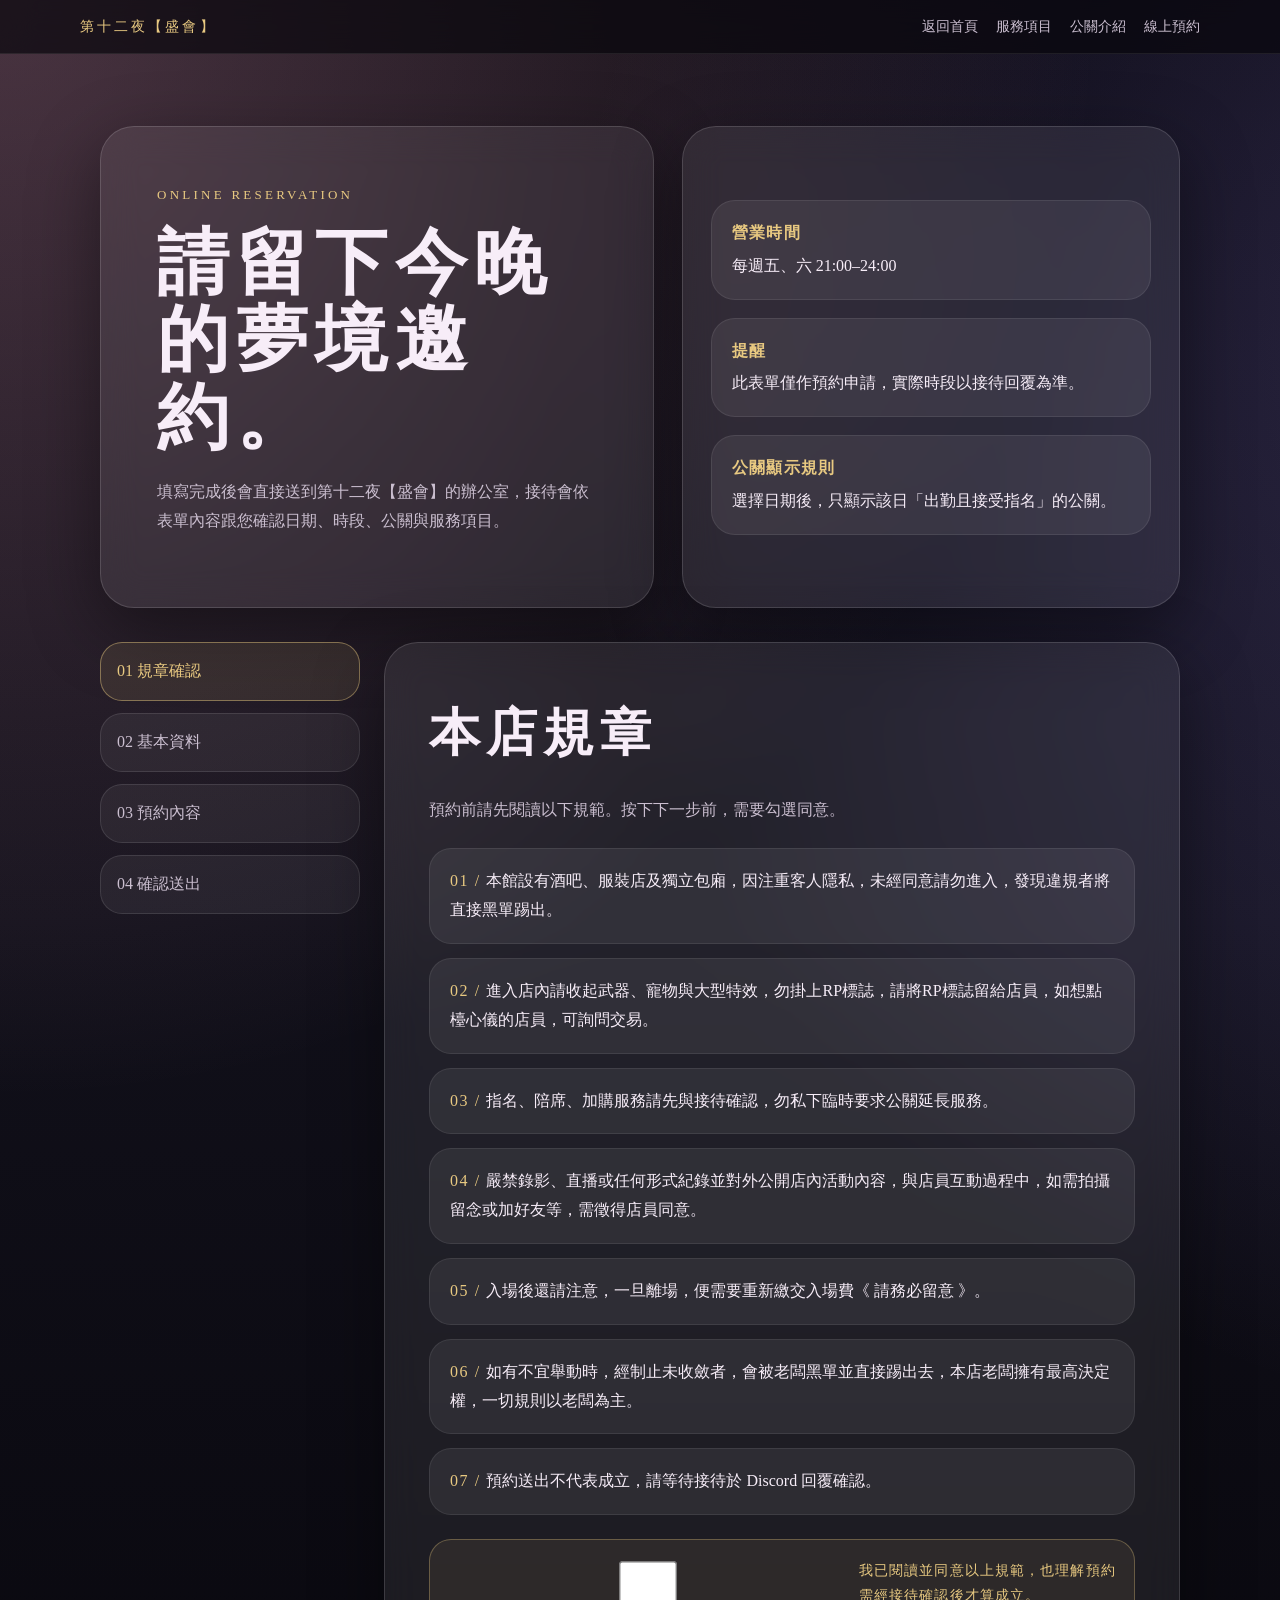
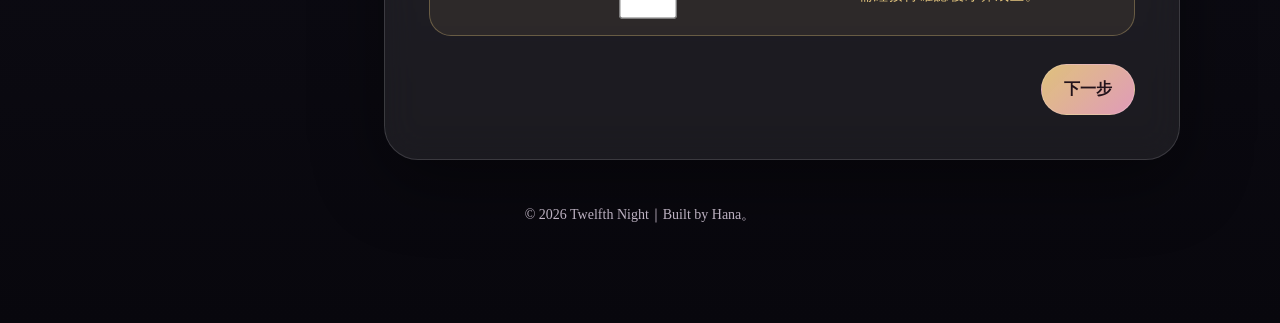
==== booking.html @ 474e98ee "Add files via upload add some effects" ====
<!DOCTYPE html>
<html lang="zh-Hant">

<head>
    <meta charset="UTF-8" />
    <meta name="viewport" content="width=device-width, initial-scale=1.0" />
    <title>第十二夜【盛會】｜線上預約</title>
    <link rel="icon" href="images/favicon.png" type="image/png">
    <link rel="stylesheet" href="css/style.css" />
    <link rel="stylesheet" href="css/motion-effects.css">
</head>

<body>
    <nav class="site-nav">
        <div class="nav-inner"><a class="brand" href="index.html">第十二夜【盛會】</a>
            <div class="nav-links"><a href="index.html">返回首頁</a><a href="service.html">服務項目</a><a
                    href="cast.html">公關介紹</a><a href="booking.html">線上預約</a></div>
        </div>
    </nav>
    <main class="booking-main">
        <section class="booking-hero">
            <div class="booking-hero-grid">
                <div class="booking-hero-panel">
                    <div class="eyebrow" id="modeEyebrow">ONLINE RESERVATION</div>
                    <h1 id="pageTitle">請留下今晚的夢境邀約。</h1>
                    <p class="hero-text" id="pageIntro">填寫完成後會直接送到第十二夜【盛會】的辦公室，接待會依表單內容跟您確認日期、時段、公關與服務項目。</p>
                </div>
                <aside class="booking-side-panel">
                    <div class="booking-notice-card"><strong>營業時間</strong>每週五、六 21:00–24:00</div>
                    <div class="booking-notice-card"><strong>提醒</strong><span
                            id="modeReminder">此表單僅作預約申請，實際時段以接待回覆為準。</span></div>
                    <div class="booking-notice-card"><strong id="modeNoticeTitle">公關顯示規則</strong><span
                            id="modeNoticeText">選擇日期後，只顯示該日「出勤且接受指名」的公關。</span></div>
                </aside>
            </div>
        </section>
        <section id="bookingMode" class="booking-layout">
            <aside class="steps">
                <div class="step-pill active" data-step-pill="1">01 規章確認</div>
                <div class="step-pill" data-step-pill="2">02 基本資料</div>
                <div class="step-pill" data-step-pill="3">03 預約內容</div>
                <div class="step-pill" data-step-pill="4">04 確認送出</div>
            </aside>
            <form class="booking-panel" id="bookingForm">
                <div class="form-step active" data-step="1">
                    <h2>本店規章</h2>
                    <p class="lead">預約前請先閱讀以下規範。按下下一步前，需要勾選同意。</p>
                    <div class="rules">
                        <div class="rule">本館設有酒吧、服裝店及獨立包廂，因注重客人隱私，未經同意請勿進入，發現違規者將直接黑單踢出。</div>
                        <div class="rule">進入店內請收起武器、寵物與大型特效，勿掛上RP標誌，請將RP標誌留給店員，如想點檯心儀的店員，可詢問交易。</div>
                        <div class="rule">指名、陪席、加購服務請先與接待確認，勿私下臨時要求公關延長服務。</div>
                        <div class="rule">嚴禁錄影、直播或任何形式紀錄並對外公開店內活動內容，與店員互動過程中，如需拍攝留念或加好友等，需徵得店員同意。</div>
                        <div class="rule">入場後還請注意，一旦離場，便需要重新繳交入場費《 請務必留意 》。</div>
                        <div class="rule">如有不宜舉動時，經制止未收斂者，會被老闆黑單並直接踢出去，本店老闆擁有最高決定權，一切規則以老闆為主。</div>
                        <div class="rule">預約送出不代表成立，請等待接待於 Discord 回覆確認。</div>
                    </div><label class="agree-box"><input type="checkbox"
                            id="agreeRules" /><span>我已閱讀並同意以上規範，也理解預約需經接待確認後才算成立。</span></label>
                    <div class="error" id="step1Error">請先勾選同意規章，才能進入下一步。</div>
                    <div class="button-row"><span></span><button type="button" class="btn primary"
                            data-next>下一步</button></div>
                </div>
                <div class="form-step" data-step="2">
                    <h2>基本資料</h2>
                    <p class="lead">請填寫方便接待確認身分與聯繫的資料。</p>
                    <div class="form-grid">
                        <div class="field"><label for="playerName">遊戲 ID</label><input id="playerName"
                                placeholder="例：Tsuki Rin" required /></div>
                        <div class="field"><label for="serverName">伺服器</label><input id="serverName"
                                placeholder="例：Bahamut / Chocobo" required /></div>
                        <div class="field"><label for="discordId">Discord ID</label><input id="discordId"
                                placeholder="例：dreamcat_0123" required /></div>
                        <div class="field"><label for="guestCount">預約人數</label><input id="guestCount" type="number"
                                min="1" max="99" inputmode="numeric" placeholder="例：1、2、6" required /></div>
                    </div>
                    <div class="error" id="step2Error">請完整填寫基本資料。</div>
                    <div class="button-row"><button type="button" class="btn" data-prev>上一步</button><button
                            type="button" class="btn primary" data-next>下一步</button></div>
                </div>
                <div class="form-step" data-step="3">
                    <h2>預約內容</h2>
                    <p class="lead">請先選擇日期。系統會自動顯示該日期「有出勤且接受指名」的所有公關。</p>
                    <div class="form-grid">
                        <div class="field"><label for="bookingDate">預約日期</label><input id="bookingDate" type="date"
                                required /></div>
                        <div class="field"><label for="bookingTime">預約開始時間</label><select id="bookingTime" required>
                                <option value="">請選擇</option>
                                <option value="21:00">21:00 開始</option>
                                <option value="21:30">21:30 開始</option>
                                <option value="22:00">22:00 開始</option>
                                <option value="22:30">22:30 開始</option>
                                <option value="23:00">23:00 開始</option>
                                <option value="23:30">23:30 開始</option>
                                <option value="其他時段，請於備註說明">其他時段，請於備註說明</option>
                            </select></div>
                        <div class="field"><label for="serviceType">想體驗的服務</label><select id="serviceType" required>
                                <option value="">請選擇</option>
                                <option>一般陪席</option>
                                <option>陪酒聊天</option>
                                <option>小遊戲</option>
                                <option>香檳 CALL</option>
                                <option>演奏／舞蹈</option>
                                <option>按摩 RP</option>
                                <option>其他，請於備註說明</option>
                            </select></div>
                        <div class="field"><label for="sessionCount">預約節數</label><select id="sessionCount" required>
                                <option value="">請選擇</option>
                                <option value="1">1 節，30 分鐘</option>
                                <option value="2">2 節，60 分鐘</option>
                                <option value="3">3 節，90 分鐘</option>
                                <option value="4">4 節，120 分鐘</option>
                                <option value="5">5 節，150 分鐘</option>
                                <option value="6">6 節，180 分鐘</option>
                            </select>
                            <div class="hint" id="timePreview">選擇開始時間與節數後，系統會自動顯示預計時段。</div>
                        </div>
                    </div>
                    <div class="field full" style="margin-top:20px"><label>希望安排公關，可複選</label>
                        <div class="cast-options" id="castOptions"></div>
                        <div class="pending-box" id="pendingCastBox"></div>
                        <div class="hint" id="castHint">系統會自動顯示該日期「有出勤且接受指名」的所有公關。</div>
                    </div>
                    <div class="field full" style="margin-top:20px"><label for="notes">其他需求</label><textarea id="notes"
                            placeholder="例：希望偏聊天、想要慶生香檳 CALL、希望多位公關輪流陪席。"></textarea></div>
                    <div class="error" id="step3Error">請至少選擇 1 位公關，並完整填寫日期、開始時間、節數與服務內容。</div>
                    <div class="button-row"><button type="button" class="btn" data-prev>上一步</button><button
                            type="button" class="btn primary" data-next>確認預約內容</button></div>
                </div>
                <div class="form-step" data-step="4">
                    <h2>確認送出</h2>
                    <p class="lead">請確認內容無誤後送出。接待將依表單內容回覆確認。</p>
                    <div class="summary-box" id="summaryBox"></div>
                    <div class="success" id="submitSuccess">已送出表單。請等待接待於 Discord 回覆確認。</div>
                    <div class="success" id="copySuccess">已複製文字版預約單，可以貼到 Discord 給接待。</div>
                    <div class="button-row"><button type="button" class="btn" data-prev>上一步修改</button>
                        <div style="display:flex;gap:12px;flex-wrap:wrap"><button type="button" class="btn primary"
                                id="submitGoogleBtn">送出預約申請</button><button type="button" class="btn"
                                id="copyBtn">複製文字版</button></div>
                    </div>
                </div>
            </form>
        </section>
        <section id="inquiryMode" class="inquiry-panel mode-hidden">
            <h2>排班詢問</h2>
            <p class="lead">此頁僅用來詢問指定公關是否有排班，不代表正式預約。若確認可以接待，接待會再引導你填寫正式預約。</p>
            <div class="form-grid">
                <div class="field"><label for="inquiryDiscord">Discord ID</label><input id="inquiryDiscord"
                        placeholder="例：dreamcat_0123" /></div>
                <div class="field"><label for="inquiryCast">詢問公關</label><input id="inquiryCast" readonly /></div>
                <div class="field"><label for="inquiryDate">希望日期</label><input id="inquiryDate" type="date" /></div>
                <div class="field"><label for="inquiryTime">希望時段，可不填</label><select id="inquiryTime">
                        <option value="">尚未決定</option>
                        <option>21:00–21:30</option>
                        <option>21:30–22:00</option>
                        <option>22:00–22:30</option>
                        <option>22:30–23:00</option>
                        <option>23:00–23:30</option>
                        <option>23:30–24:00</option>
                    </select></div>
                <div class="field full"><label for="inquiryNotes">詢問內容</label><textarea id="inquiryNotes"
                        placeholder="例：想詢問雪乃這天是否有上班；如果沒有，想知道她近期哪天可以預約。"></textarea></div>
            </div>
            <div class="error" id="inquiryError">請至少填寫 Discord ID、詢問公關與希望日期。</div>
            <div class="success" id="inquiryCopySuccess">已複製排班詢問單，可以貼到 Discord 給接待了。</div>
            <div class="button-row"><a class="btn" href="cast.html">返回公關介紹</a>
                <div style="display:flex;gap:12px;flex-wrap:wrap"><button type="button" class="btn primary"
                        id="generateInquiryBtn">產生詢問單</button><button type="button" class="btn"
                        id="copyInquiryBtn">複製詢問單</button><a class="btn" href="https://discord.gg/你的邀請碼" target="_blank"
                        rel="noopener">前往 Discord</a></div>
            </div>
            <div class="summary-box" id="inquirySummaryBox" style="margin-top:24px"></div>
        </section>
        <div class="footer-note">© 2026 Twelfth Night｜Built by Hana。</div>
    </main><iframe name="hiddenGoogleFrame" style="display:none"></iframe>
    <script src="js/cast-data.js"></script>
    <script src="js/booking.js"></script>
    <script src="js/booking-time-patch.js"></script>
</body>

</html>
---- css/style.css ----
:root{--bg:#08070d;--card:rgba(255,255,255,.075);--border:rgba(255,255,255,.14);--text:#f7edf8;--muted:#cbbfd0;--gold:#e8c981;--pink:#f2a7c6;--danger:#ff9aa9;--ok:#b7efc5;--shadow:0 22px 70px rgba(0,0,0,.42)}*{box-sizing:border-box}html{scroll-behavior:smooth}body{margin:0;font-family:"Noto Serif TC","Microsoft JhengHei","PingFang TC",serif;color:var(--text);background:radial-gradient(circle at top left,rgba(242,167,198,.28),transparent 34%),radial-gradient(circle at 80% 12%,rgba(155,135,245,.24),transparent 34%),linear-gradient(180deg,#08070d 0%,#11101a 48%,#08070d 100%);line-height:1.8;min-height:100vh}a{color:inherit;text-decoration:none}.site-nav{position:sticky;top:0;z-index:20;display:flex;justify-content:center;backdrop-filter:blur(18px);background:rgba(8,7,13,.68);border-bottom:1px solid rgba(255,255,255,.08)}.nav-inner{width:min(1120px,calc(100% - 32px));display:flex;align-items:center;justify-content:space-between;padding:14px 0}.brand{letter-spacing:.22em;font-size:14px;color:var(--gold);white-space:nowrap}.nav-links{display:flex;gap:18px;font-size:14px;color:var(--muted)}.nav-links a:hover{color:var(--gold)}main,section{width:min(1120px,calc(100% - 32px));margin:auto}section{padding:76px 0}.hero{min-height:86vh;display:grid;place-items:center;padding:70px 20px;width:100%}.hero-card{width:min(1120px,100%);display:grid;grid-template-columns:1.05fr .95fr;gap:42px;align-items:center}.page-hero{padding:90px 0 28px}.page-hero-panel,.panel,.card,.booking-panel,.inquiry-panel,.side-panel{border:1px solid var(--border);background:var(--card);border-radius:30px;box-shadow:var(--shadow);backdrop-filter:blur(18px)}.page-hero-panel,.panel,.hero-panel,.booking-panel,.inquiry-panel,.side-panel{padding:clamp(24px,4vw,48px)}.eyebrow{color:var(--gold);letter-spacing:.25em;font-size:13px;margin-bottom:18px}h1{font-size:clamp(40px,6vw,88px);line-height:1.08;margin:0 0 20px;letter-spacing:.1em}h2{margin:0;font-size:clamp(30px,4vw,52px);letter-spacing:.12em}.hero-text,.lead,.featured-note,.hint{color:var(--muted)}.visual{min-height:520px;border-radius:38px;border:1px solid var(--border);background:linear-gradient(180deg,rgba(255,255,255,.08),rgba(255,255,255,.02)),url('../images/main-visual.jpg') center/cover;box-shadow:var(--shadow);position:relative}.visual:after{content:'請將店鋪或角色主視覺放在 images/main-visual.jpg';position:absolute;left:22px;right:22px;bottom:22px;padding:18px;border-radius:24px;color:rgba(255,255,255,.72);background:rgba(0,0,0,.34);backdrop-filter:blur(14px);font-size:14px}.section-title{display:flex;align-items:end;justify-content:space-between;gap:24px;margin-bottom:32px}.section-kicker{color:var(--gold);letter-spacing:.2em;font-size:13px;white-space:nowrap}.card{padding:24px}.card h3{margin:0 0 8px;color:var(--gold);font-size:21px}.price{font-size:26px;color:var(--pink);margin:8px 0 12px}.cta-row,.button-row{margin-top:28px;display:flex;flex-wrap:wrap;gap:14px}.button-row{justify-content:space-between}.btn{appearance:none;border:1px solid rgba(255,255,255,.18);background:rgba(255,255,255,.08);color:var(--text);min-height:46px;padding:10px 22px;border-radius:999px;font:inherit;cursor:pointer;display:inline-flex;align-items:center;justify-content:center}.btn.primary{background:linear-gradient(135deg,rgba(232,201,129,.96),rgba(242,167,198,.92));color:#22131b;font-weight:700}.btn.disabled,.cast-link-disabled{opacity:.55;pointer-events:none}.about-grid,.reserve-grid{display:grid;grid-template-columns:.9fr 1.1fr;gap:24px}.cards,.staff-grid,.cast-grid,.service-list,.cast-options{display:grid;grid-template-columns:repeat(3,1fr);gap:18px}.info-list,.flow-list,.rules{display:grid;gap:14px}.info-item,.flow-item,.rule{padding:18px 20px;border-radius:22px;background:rgba(255,255,255,.07);border:1px solid rgba(255,255,255,.08)}.info-item strong,.flow-item strong{color:var(--gold);display:block;margin-bottom:4px}.rules{counter-reset:rule}.rule{counter-increment:rule}.rule:before{content:'0' counter(rule) ' / ';color:var(--gold);letter-spacing:.1em}.staff-card,.cast-card-profile{overflow:hidden;padding:0}.staff-img,.cast-img{aspect-ratio:4/5;background:linear-gradient(135deg,rgba(242,167,198,.22),rgba(155,135,245,.2)),var(--cast-image) center/cover;display:grid;place-items:end start;padding:18px;color:rgba(255,255,255,.7);font-size:14px}.staff-body,.cast-body{padding:22px}.staff-body h3,.cast-body h2{margin:0 0 6px;color:var(--gold);font-size:26px}.cast-name-row{display:flex;justify-content:space-between;align-items:start;gap:12px}.status,.cast-status,.today-line,.tag{border-radius:999px;padding:3px 10px;font-size:13px;line-height:1.5}.status,.cast-status{border:1px solid rgba(183,239,197,.34);color:var(--ok);background:rgba(183,239,197,.08);white-space:nowrap}.status.pending{color:var(--muted);border-color:rgba(255,255,255,.16);background:rgba(255,255,255,.06)}.status.rest{color:var(--danger);border-color:rgba(255,154,169,.28);background:rgba(255,154,169,.08)}.today-line{display:inline-flex;margin:6px 0 12px;border:1px solid rgba(232,201,129,.28);background:rgba(232,201,129,.08);color:var(--gold)}.tag-row{display:flex;flex-wrap:wrap;gap:8px;margin:14px 0}.tag{border:1px solid rgba(232,201,129,.35);color:var(--gold);background:rgba(232,201,129,.08)}.meta{display:grid;gap:8px;padding-top:12px;border-top:1px solid rgba(255,255,255,.08);color:var(--muted);font-size:14px}.meta strong{color:var(--gold);font-weight:500}.toolbar{width:min(1120px,calc(100% - 32px));margin:0 auto 28px;display:flex;justify-content:space-between;gap:16px;flex-wrap:wrap}.filters{display:flex;flex-wrap:wrap;gap:10px}.filter-btn{appearance:none;border:1px solid rgba(255,255,255,.14);background:rgba(255,255,255,.08);color:var(--muted);min-height:42px;padding:8px 16px;border-radius:999px;font:inherit;cursor:pointer}.filter-btn.active,.filter-btn:hover{border-color:rgba(232,201,129,.55);background:rgba(232,201,129,.12);color:var(--gold)}.search-box{min-width:min(320px,100%);flex:0 1 340px}.search-box input,input,select,textarea{width:100%;border:1px solid rgba(255,255,255,.14);background:rgba(255,255,255,.08);color:var(--text);border-radius:18px;min-height:48px;padding:12px 14px;font:inherit;outline:none}.search-box input{border-radius:999px;min-height:44px}select option{color:#22131b}textarea{min-height:132px;resize:vertical}label{color:var(--gold);letter-spacing:.08em;font-size:14px}.layout{display:grid;grid-template-columns:260px 1fr;gap:24px;align-items:start}.steps{position:sticky;top:84px;display:grid;gap:12px}.step-pill{border:1px solid rgba(255,255,255,.11);background:rgba(255,255,255,.06);border-radius:22px;padding:14px 16px;color:var(--muted)}.step-pill.active{border-color:rgba(232,201,129,.45);background:rgba(232,201,129,.1);color:var(--gold)}.form-step{display:none}.form-step.active{display:block}.form-grid{display:grid;grid-template-columns:1fr 1fr;gap:18px}.field{display:grid;gap:8px}.field.full{grid-column:1/-1}.agree-box{display:flex;gap:12px;align-items:flex-start;padding:18px;border-radius:22px;border:1px solid rgba(232,201,129,.32);background:rgba(232,201,129,.08);margin-top:22px}.agree-box input{margin-top:8px;transform:scale(1.2);accent-color:var(--gold)}.cast-card{cursor:pointer;border:1px solid rgba(255,255,255,.12);background:rgba(255,255,255,.06);border-radius:24px;padding:16px;min-height:150px;transition:.18s ease;position:relative}.cast-card:hover{transform:translateY(-2px);border-color:rgba(232,201,129,.42)}.cast-card input{position:absolute;opacity:0;pointer-events:none}.cast-card.selected{border-color:rgba(232,201,129,.75);background:rgba(232,201,129,.13)}.cast-name{font-size:22px;color:var(--gold);margin-bottom:4px}.cast-desc{color:var(--muted);font-size:14px}.empty,.empty-cast-box,.pending-box{padding:18px;border-radius:22px;border:1px solid rgba(255,255,255,.12);background:rgba(255,255,255,.06);color:var(--muted);margin-top:10px}.empty{display:none;text-align:center}.empty.show{display:block}.pending-box{display:none;border-color:rgba(232,201,129,.22);background:rgba(232,201,129,.07)}.pending-box.show{display:block}.error{color:var(--danger);margin-top:14px;display:none}.error.show{display:block}.success{color:var(--ok);margin-top:14px;display:none}.success.show{display:block}.summary-box{white-space:pre-wrap;padding:22px;border-radius:24px;border:1px solid rgba(232,201,129,.32);background:rgba(0,0,0,.22);color:#fff8f2;min-height:220px}.mode-hidden{display:none!important}.footer{text-align:center;padding:70px 20px 90px;color:var(--muted)}.footer .logo{color:var(--gold);font-size:22px;letter-spacing:.22em;margin-bottom:12px}.footer-note{text-align:center;color:var(--muted);margin-top:42px;font-size:14px}@media(max-width:980px){.cast-grid{grid-template-columns:repeat(2,1fr)}}@media(max-width:900px){.hero-card,.about-grid,.reserve-grid,.cards,.staff-grid,.service-list,.layout,.form-grid,.cast-options{grid-template-columns:1fr}.visual{min-height:420px}.steps{position:static}.section-title,.nav-inner{align-items:flex-start;flex-direction:column}.nav-links{width:100%;overflow-x:auto;padding-bottom:4px}.toolbar{align-items:stretch}.search-box{flex-basis:100%}}@media(max-width:680px){.cast-grid{grid-template-columns:1fr}}

/* =========================================================
   V3 layout alignment patch
   Keeps the clean JS/data structure, but restores the older
   centered page layout for service / cast / booking pages.
   ========================================================= */
main {
  width: 100%;
  margin: 0 auto;
}

section {
  width: min(1120px, calc(100% - 32px));
  margin: 0 auto;
  padding: 86px 0;
}

.page-hero {
  width: min(1120px, calc(100% - 32px));
  margin: 0 auto;
  padding: 120px 0 54px;
}

.page-hero-panel {
  border-radius: 38px;
  padding: clamp(30px, 6vw, 68px);
  position: relative;
  overflow: hidden;
}

.page-hero-panel::after {
  content: "";
  position: absolute;
  right: -70px;
  top: -80px;
  width: 260px;
  height: 260px;
  border-radius: 999px;
  border: 1px solid rgba(232, 201, 129, 0.20);
  background: rgba(242, 167, 198, 0.08);
}

.page-hero-panel > * {
  position: relative;
  z-index: 1;
}

section.hero {
  width: min(1120px, calc(100% - 32px));
  margin: 0 auto;
}

.toolbar {
  width: min(1120px, calc(100% - 32px));
  padding: 0;
  margin: 0 auto 28px;
}

.cast-grid {
  width: min(1120px, calc(100% - 32px));
  padding: 0;
  margin: 0 auto;
}

.empty {
  width: min(1120px, calc(100% - 32px));
  margin: 18px auto 0;
}

.footer-note {
  width: min(1120px, calc(100% - 32px));
  margin: 42px auto 0;
}

@media (max-width: 900px) {
  .page-hero {
    padding-top: 150px;
  }
}


/* =========================================================
   V4 booking visual restoration
   Restores the richer old booking header layout without
   changing the clean data / Google Forms integration.
   ========================================================= */
.booking-main {
  width: min(1080px, calc(100% - 32px));
  margin: 0 auto;
  padding: 72px 0 96px;
}

.booking-hero {
  width: 100%;
  padding: 0;
  margin: 0 0 34px;
}

.booking-hero-grid {
  width: 100%;
  display: grid;
  grid-template-columns: 1fr 0.9fr;
  gap: 28px;
  align-items: stretch;
}

.booking-hero-panel,
.booking-side-panel,
.booking-panel,
.inquiry-panel {
  border: 1px solid var(--border);
  background: var(--card);
  border-radius: 34px;
  box-shadow: var(--shadow);
  backdrop-filter: blur(18px);
}

.booking-hero-panel {
  padding: clamp(28px, 5vw, 56px);
}

.booking-hero-panel h1 {
  font-size: clamp(40px, 6vw, 72px);
  line-height: 1.08;
  margin: 0 0 20px;
  letter-spacing: 0.1em;
}

.booking-side-panel {
  padding: 28px;
  display: grid;
  align-content: center;
  gap: 18px;
}

.booking-notice-card {
  padding: 18px 20px;
  border-radius: 24px;
  background: rgba(255, 255, 255, 0.07);
  border: 1px solid rgba(255, 255, 255, 0.08);
}

.booking-notice-card strong {
  color: var(--gold);
  display: block;
  margin-bottom: 4px;
  letter-spacing: 0.08em;
}

.booking-layout {
  width: 100%;
  display: grid;
  grid-template-columns: 260px 1fr;
  gap: 24px;
  align-items: start;
  padding: 0;
}

.booking-layout .steps {
  position: sticky;
  top: 84px;
}

.booking-panel,
.inquiry-panel {
  padding: clamp(22px, 4vw, 44px);
  min-height: 640px;
}

.booking-panel .button-row,
.inquiry-panel .button-row {
  justify-content: space-between;
}

.booking-panel .rules {
  margin: 24px 0;
}

.booking-panel .cast-options {
  grid-template-columns: repeat(3, 1fr);
}

@media (max-width: 920px) {
  .booking-main {
    width: min(1080px, calc(100% - 32px));
    padding-top: 48px;
  }

  .booking-hero-grid,
  .booking-layout,
  .booking-panel .form-grid,
  .booking-panel .cast-options,
  .inquiry-panel .form-grid {
    grid-template-columns: 1fr;
  }

  .booking-layout .steps {
    position: static;
  }
}

/* =========================================================
   Cast photo fix
   公關介紹頁照片改用 <img src="..."> 顯示。
   原本的 .cast-img 背景圖寫法保留給舊版，但在 cast-card-profile 裡改由圖片元素接管。
   ========================================================= */
.cast-card-profile .cast-img {
  aspect-ratio: 4 / 5;
  padding: 0;
  overflow: hidden;
  position: relative;
  display: block;
  background: linear-gradient(135deg, rgba(242,167,198,.22), rgba(155,135,245,.2));
}

.cast-card-profile .cast-photo {
  width: 100%;
  height: 100%;
  display: block;
  object-fit: cover;
}

.cast-card-profile .cast-photo-fallback {
  width: 100%;
  height: 100%;
  display: none;
  place-items: center;
  text-align: center;
  padding: 24px;
  color: rgba(255,255,255,.75);
  background: linear-gradient(135deg, rgba(242,167,198,.22), rgba(155,135,245,.2));
}

.cast-card-profile .cast-photo-fallback span {
  display: block;
  color: var(--gold);
  font-size: 24px;
  letter-spacing: .12em;
}

.cast-card-profile .cast-photo-fallback small {
  display: block;
  margin-top: 8px;
  color: var(--muted);
}


/* =========================================================
   Booking form field height fix
   修正「預約節數」旁邊有提示文字時，左側 select 被同列高度拉高的問題。
   原因：CSS Grid 預設會 stretch 同列項目，導致「想體驗的服務」區塊跟著變高。
   ========================================================= */
.booking-panel .form-grid,
.inquiry-panel .form-grid {
  align-items: start;
}

.booking-panel .field,
.inquiry-panel .field {
  align-content: start;
}

.booking-panel .field > input:not([type="checkbox"]),
.booking-panel .field > select,
.inquiry-panel .field > input:not([type="checkbox"]),
.inquiry-panel .field > select {
  height: 48px;
  min-height: 48px;
}

.booking-panel .field > textarea,
.inquiry-panel .field > textarea {
  min-height: 132px;
}

.booking-panel .field .hint {
  line-height: 1.7;
  margin-top: 4px;
}

.booking-panel #timePreview {
  min-height: 0;
}
---- css/motion-effects.css ----
/* =========================================================
   Dream Lounge Soft Motion Effects - Slow Dream Version
   淡入、卡片 hover、按鈕 hover、背景微光
   修正版重點：
   1. 不使用 body::before / html::before，避免頁面底部出現紫色固定色塊。
   2. 背景微光改成直接讓原本 body 背景非常緩慢位移。
   3. 首頁淡入速度進一步放慢，呈現更柔和的入夢感。
   ========================================================= */

@keyframes softPageIn {
  from {
    opacity: 0;
    transform: translateY(6px);
  }
  to {
    opacity: 1;
    transform: translateY(0);
  }
}

@keyframes dreamBackgroundShift {
  from {
    background-position:
      0% 0%,
      100% 0%,
      50% 0%;
  }
  to {
    background-position:
      8% 4%,
      92% 7%,
      50% 0%;
  }
}

@keyframes dreamGlow {
  0%, 100% {
    filter: brightness(1);
  }
  50% {
    filter: brightness(1.045);
  }
}

/* 背景微光：直接使用原本 style.css 的 body 背景，不額外新增固定背景層 */
body {
  overflow-x: hidden;
  background-size:
    140% 140%,
    160% 160%,
    100% 100%;
  animation: dreamBackgroundShift 32s ease-in-out infinite alternate;
}

/* 區塊進場淡入 */
.hero-card,
.page-hero-panel,
.booking-hero-panel,
.panel,
.card,
.cast-card-profile,
.staff-card,
.booking-panel,
.inquiry-panel,
.side-panel,
.booking-side-panel {
  animation: softPageIn 1.45s cubic-bezier(0.16, 1, 0.3, 1) both;
}

/* 首頁更溫柔的分段進場 */
.hero-card {
  animation-duration: 1.75s;
}

.hero-card .eyebrow {
  animation: softPageIn 1.45s cubic-bezier(0.16, 1, 0.3, 1) both;
}

.hero-card h1 {
  animation: softPageIn 1.85s cubic-bezier(0.16, 1, 0.3, 1) 0.16s both;
}

.hero-card .hero-text {
  animation: softPageIn 2.05s cubic-bezier(0.16, 1, 0.3, 1) 0.32s both;
}

.hero-card .cta-row {
  animation: softPageIn 2.05s cubic-bezier(0.16, 1, 0.3, 1) 0.48s both;
}

/* 卡片與小區塊 hover */
.card,
.panel,
.cast-card-profile,
.staff-card,
.info-item,
.flow-item,
.rule,
.booking-notice-card,
.notice-card,
.cast-card,
.filter-btn,
.step-pill {
  transition:
    transform 0.22s ease,
    border-color 0.22s ease,
    box-shadow 0.22s ease,
    background 0.22s ease,
    color 0.22s ease,
    filter 0.22s ease;
}

.card:hover,
.cast-card-profile:hover,
.staff-card:hover,
.info-item:hover,
.flow-item:hover,
.booking-notice-card:hover,
.notice-card:hover {
  transform: translateY(-3px);
  border-color: rgba(232, 201, 129, 0.38);
  box-shadow: 0 26px 74px rgba(0, 0, 0, 0.50);
  background: rgba(255, 255, 255, 0.095);
}

.cast-card:hover,
.filter-btn:hover {
  transform: translateY(-2px);
}

/* 按鈕 hover 微光 */
.btn {
  position: relative;
  overflow: hidden;
  transition:
    transform 0.18s ease,
    filter 0.18s ease,
    border-color 0.18s ease,
    background 0.18s ease,
    box-shadow 0.18s ease;
}

.btn::after {
  content: "";
  position: absolute;
  inset: 0;
  transform: translateX(-120%) skewX(-18deg);
  background: linear-gradient(90deg, transparent, rgba(255, 255, 255, 0.18), transparent);
  transition: transform 0.68s ease;
  pointer-events: none;
}

.btn:hover {
  transform: translateY(-1px);
  filter: brightness(1.08);
  border-color: rgba(232, 201, 129, 0.45);
  box-shadow: 0 14px 36px rgba(0, 0, 0, 0.26);
}

.btn:hover::after {
  transform: translateX(120%) skewX(-18deg);
}

/* 主視覺呼吸光 */
.visual {
  animation: softPageIn 2.2s cubic-bezier(0.16, 1, 0.3, 1) 0.25s both, dreamGlow 8.4s ease-in-out infinite;
}

input,
select,
textarea {
  transition:
    border-color 0.2s ease,
    box-shadow 0.2s ease,
    background 0.2s ease;
}

/* 尊重使用者／系統的減少動畫設定 */
@media (prefers-reduced-motion: reduce) {
  *,
  *::before,
  *::after {
    animation: none !important;
    transition: none !important;
    scroll-behavior: auto !important;
  }
}

/* =========================
   Scroll Reveal
   滾動進場效果
   ========================= */

.reveal-item {
  opacity: 0;
  transform: translateY(18px);
  transition:
    opacity 1.15s cubic-bezier(0.16, 1, 0.3, 1),
    transform 1.15s cubic-bezier(0.16, 1, 0.3, 1);
  transition-delay: var(--reveal-delay, 0ms);
}

.reveal-item.is-visible {
  opacity: 1;
  transform: translateY(0);
}

/* 首頁第一屏不要被 scroll reveal 影響，避免一開始空白太久 */
.hero.reveal-item {
  opacity: 1;
  transform: none;
}

/* 減少動畫偏好 */
@media (prefers-reduced-motion: reduce) {
  .reveal-item {
    opacity: 1 !important;
    transform: none !important;
    transition: none !important;
  }
}
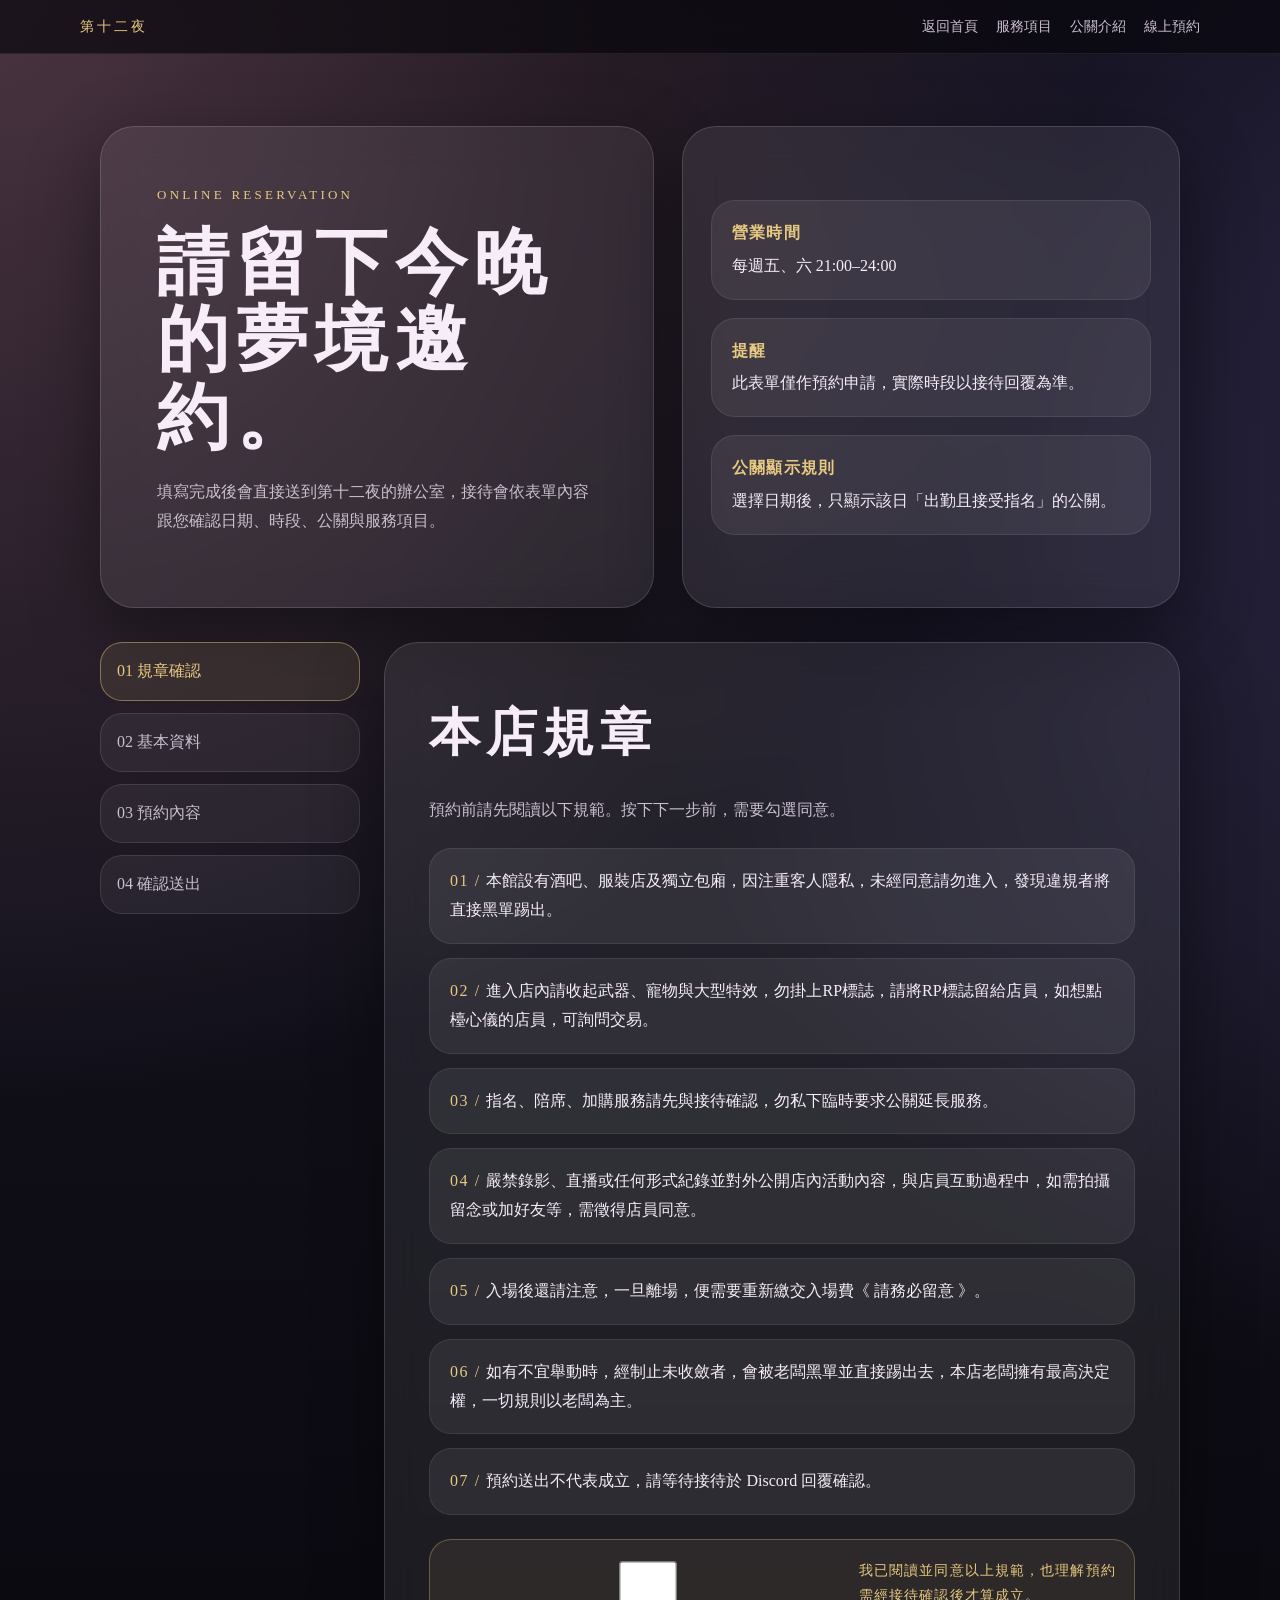
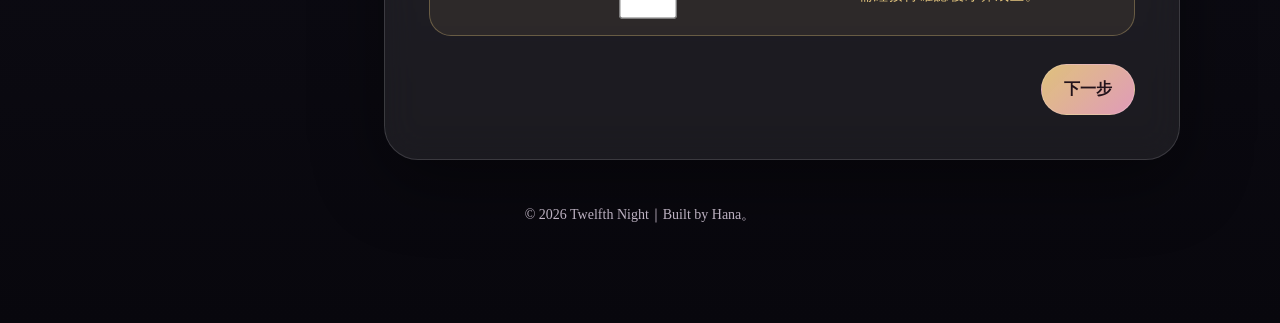
==== commit ead574d5: "Add files via upload" ====
--- a/booking.html
+++ b/booking.html
@@ -4,7 +4,7 @@
 <head>
     <meta charset="UTF-8" />
     <meta name="viewport" content="width=device-width, initial-scale=1.0" />
-    <title>第十二夜【盛會】｜線上預約</title>
+    <title>第十二夜｜線上預約</title>
     <link rel="icon" href="images/favicon.png" type="image/png">
     <link rel="stylesheet" href="css/style.css" />
     <link rel="stylesheet" href="css/motion-effects.css">
@@ -12,7 +12,7 @@
 
 <body>
     <nav class="site-nav">
-        <div class="nav-inner"><a class="brand" href="index.html">第十二夜【盛會】</a>
+        <div class="nav-inner"><a class="brand" href="index.html">第十二夜</a>
             <div class="nav-links"><a href="index.html">返回首頁</a><a href="service.html">服務項目</a><a
                     href="cast.html">公關介紹</a><a href="booking.html">線上預約</a></div>
         </div>
@@ -23,7 +23,7 @@
                 <div class="booking-hero-panel">
                     <div class="eyebrow" id="modeEyebrow">ONLINE RESERVATION</div>
                     <h1 id="pageTitle">請留下今晚的夢境邀約。</h1>
-                    <p class="hero-text" id="pageIntro">填寫完成後會直接送到第十二夜【盛會】的辦公室，接待會依表單內容跟您確認日期、時段、公關與服務項目。</p>
+                    <p class="hero-text" id="pageIntro">填寫完成後會直接送到第十二夜的辦公室，接待會依表單內容跟您確認日期、時段、公關與服務項目。</p>
                 </div>
                 <aside class="booking-side-panel">
                     <div class="booking-notice-card"><strong>營業時間</strong>每週五、六 21:00–24:00</div>
--- a/css/style.css
+++ b/css/style.css
@@ -283,3 +283,277 @@
 .booking-panel #timePreview {
   min-height: 0;
 }
+
+
+/* =========================================================
+   Cast personal service modal
+   公關個人服務懸浮視窗
+   ========================================================= */
+body.modal-open {
+  overflow: hidden;
+}
+
+.personal-menu-modal {
+  position: fixed;
+  inset: 0;
+  z-index: 1000;
+  display: none;
+  align-items: center;
+  justify-content: center;
+  padding: 28px;
+  background: rgba(3, 3, 8, 0.72);
+  backdrop-filter: blur(14px);
+}
+
+.personal-menu-modal.show {
+  display: flex;
+}
+
+.personal-menu-dialog {
+  width: min(920px, 100%);
+  max-height: min(86vh, 860px);
+  display: grid;
+  grid-template-columns: minmax(240px, 330px) 1fr;
+  overflow: hidden;
+  position: relative;
+  border: 1px solid rgba(232, 201, 129, 0.28);
+  border-radius: 34px;
+  background:
+    radial-gradient(circle at 18% 12%, rgba(242, 167, 198, 0.15), transparent 28%),
+    linear-gradient(180deg, rgba(22, 18, 31, 0.98), rgba(9, 8, 15, 0.98));
+  box-shadow: 0 32px 100px rgba(0, 0, 0, 0.65);
+}
+
+.personal-menu-close {
+  position: absolute;
+  top: 16px;
+  right: 18px;
+  z-index: 2;
+  width: 40px;
+  height: 40px;
+  border: 1px solid rgba(255, 255, 255, 0.18);
+  border-radius: 999px;
+  background: rgba(0, 0, 0, 0.32);
+  color: var(--text);
+  font-size: 28px;
+  line-height: 1;
+  cursor: pointer;
+}
+
+.personal-menu-close:hover {
+  border-color: rgba(232, 201, 129, 0.55);
+  color: var(--gold);
+}
+
+.personal-menu-photo-wrap {
+  min-height: 100%;
+  background: linear-gradient(135deg, rgba(242, 167, 198, 0.18), rgba(155, 135, 245, 0.16)), #11101a;
+}
+
+.personal-menu-photo {
+  width: 100%;
+  height: 100%;
+  min-height: 520px;
+  display: block;
+  object-fit: cover;
+  background: #11101a;
+}
+
+.personal-menu-content {
+  min-width: 0;
+  padding: clamp(26px, 4vw, 46px);
+  overflow-y: auto;
+}
+
+.personal-menu-content h2 {
+  font-size: clamp(28px, 3vw, 42px);
+  margin-bottom: 8px;
+}
+
+.personal-menu-subtitle {
+  color: var(--gold);
+  letter-spacing: 0.08em;
+  margin-bottom: 12px;
+}
+
+.personal-menu-desc {
+  color: var(--muted);
+  margin: 0 0 22px;
+}
+
+.personal-menu-list {
+  display: grid;
+  gap: 14px;
+}
+
+.personal-service-card {
+  padding: 18px 20px;
+  border: 1px solid rgba(255, 255, 255, 0.10);
+  border-radius: 24px;
+  background: rgba(255, 255, 255, 0.065);
+}
+
+.personal-service-card h3 {
+  margin: 0 0 8px;
+  color: var(--gold);
+  font-size: 20px;
+}
+
+.personal-service-card p {
+  margin: 0;
+  color: var(--muted);
+}
+
+.personal-service-price {
+  margin-top: 12px;
+  color: var(--pink);
+  font-size: 18px;
+  font-weight: 700;
+}
+
+.personal-service-note {
+  margin-top: 8px;
+  color: var(--muted);
+  font-size: 14px;
+}
+
+.personal-menu-actions {
+  display: flex;
+  flex-wrap: wrap;
+  gap: 12px;
+  margin-top: 24px;
+}
+
+@media (max-width: 760px) {
+  .personal-menu-modal {
+    align-items: flex-end;
+    padding: 14px;
+  }
+
+  .personal-menu-dialog {
+    grid-template-columns: 1fr;
+    max-height: 90vh;
+    border-radius: 28px;
+  }
+
+  .personal-menu-photo {
+    min-height: 260px;
+    max-height: 320px;
+  }
+
+  .personal-menu-content {
+    padding: 24px;
+  }
+}
+
+
+/* =========================================================
+   Home announcements
+   首頁水平公告區
+   ========================================================= */
+.announcement-section {
+  padding-top: 26px;
+}
+
+.announcement-section .featured-note {
+  margin-top: -14px;
+  margin-bottom: 20px;
+}
+
+.announcement-strip {
+  display: grid;
+  grid-auto-flow: column;
+  grid-auto-columns: minmax(280px, 360px);
+  gap: 18px;
+  overflow-x: auto;
+  overscroll-behavior-inline: contain;
+  scroll-snap-type: inline mandatory;
+  padding: 4px 2px 18px;
+}
+
+.announcement-strip::-webkit-scrollbar {
+  height: 8px;
+}
+
+.announcement-strip::-webkit-scrollbar-track {
+  background: rgba(255, 255, 255, 0.04);
+  border-radius: 999px;
+}
+
+.announcement-strip::-webkit-scrollbar-thumb {
+  background: rgba(232, 201, 129, 0.32);
+  border-radius: 999px;
+}
+
+.announcement-strip::-webkit-scrollbar-thumb:hover {
+  background: rgba(232, 201, 129, 0.50);
+}
+
+.announcement-card {
+  scroll-snap-align: start;
+  min-height: 210px;
+  display: flex;
+  flex-direction: column;
+  gap: 10px;
+  padding: 22px;
+  border: 1px solid rgba(255, 255, 255, 0.12);
+  border-radius: 28px;
+  background:
+    radial-gradient(circle at 18% 0%, rgba(242, 167, 198, 0.14), transparent 38%),
+    rgba(255, 255, 255, 0.07);
+  box-shadow: 0 18px 54px rgba(0, 0, 0, 0.28);
+}
+
+.announcement-card.pinned {
+  border-color: rgba(232, 201, 129, 0.34);
+  background:
+    radial-gradient(circle at 18% 0%, rgba(232, 201, 129, 0.15), transparent 38%),
+    rgba(255, 255, 255, 0.078);
+}
+
+.announcement-type {
+  width: fit-content;
+  padding: 3px 10px;
+  border-radius: 999px;
+  color: var(--gold);
+  border: 1px solid rgba(232, 201, 129, 0.34);
+  background: rgba(232, 201, 129, 0.08);
+  font-size: 13px;
+  letter-spacing: 0.08em;
+}
+
+.announcement-card h3 {
+  margin: 0;
+  color: var(--gold);
+  font-size: 22px;
+}
+
+.announcement-card p {
+  margin: 0;
+  color: var(--muted);
+}
+
+.announcement-date {
+  color: rgba(247, 237, 248, 0.62);
+  font-size: 13px;
+}
+
+.announcement-card .btn {
+  margin-top: auto;
+  width: fit-content;
+}
+
+.announcement-empty {
+  grid-column: 1 / -1;
+  color: var(--muted);
+}
+
+@media (max-width: 760px) {
+  .announcement-section {
+    padding-top: 12px;
+  }
+
+  .announcement-strip {
+    grid-auto-columns: minmax(260px, 86vw);
+  }
+}
--- a/css/motion-effects.css
+++ b/css/motion-effects.css
@@ -219,3 +219,41 @@
     transition: none !important;
   }
 }
+
+/* =========================================================
+   Cast page performance patch
+   公關頁效能修正：降低照片卡片滾動卡頓與色塊感
+   ========================================================= */
+
+/* 公關卡片很多時，先關掉重的毛玻璃效果 */
+.cast-card-profile {
+  backdrop-filter: none;
+  -webkit-backdrop-filter: none;
+  contain: layout paint;
+}
+
+/* 減少圖片滾動時的重繪壓力 */
+.cast-card-profile .cast-photo {
+  transform: translateZ(0);
+  backface-visibility: hidden;
+}
+
+/* 公關頁的 reveal 不要位移太多，避免色塊感明顯 */
+.cast-card-profile.reveal-item {
+  opacity: 0;
+  transform: translateY(8px);
+  transition:
+    opacity 0.75s ease,
+    transform 0.75s ease;
+  transition-delay: 0ms !important;
+}
+
+.cast-card-profile.reveal-item.is-visible {
+  opacity: 1;
+  transform: translateY(0);
+}
+
+/* hover 也收斂一點 */
+.cast-card-profile:hover {
+  transform: translateY(-2px);
+}
